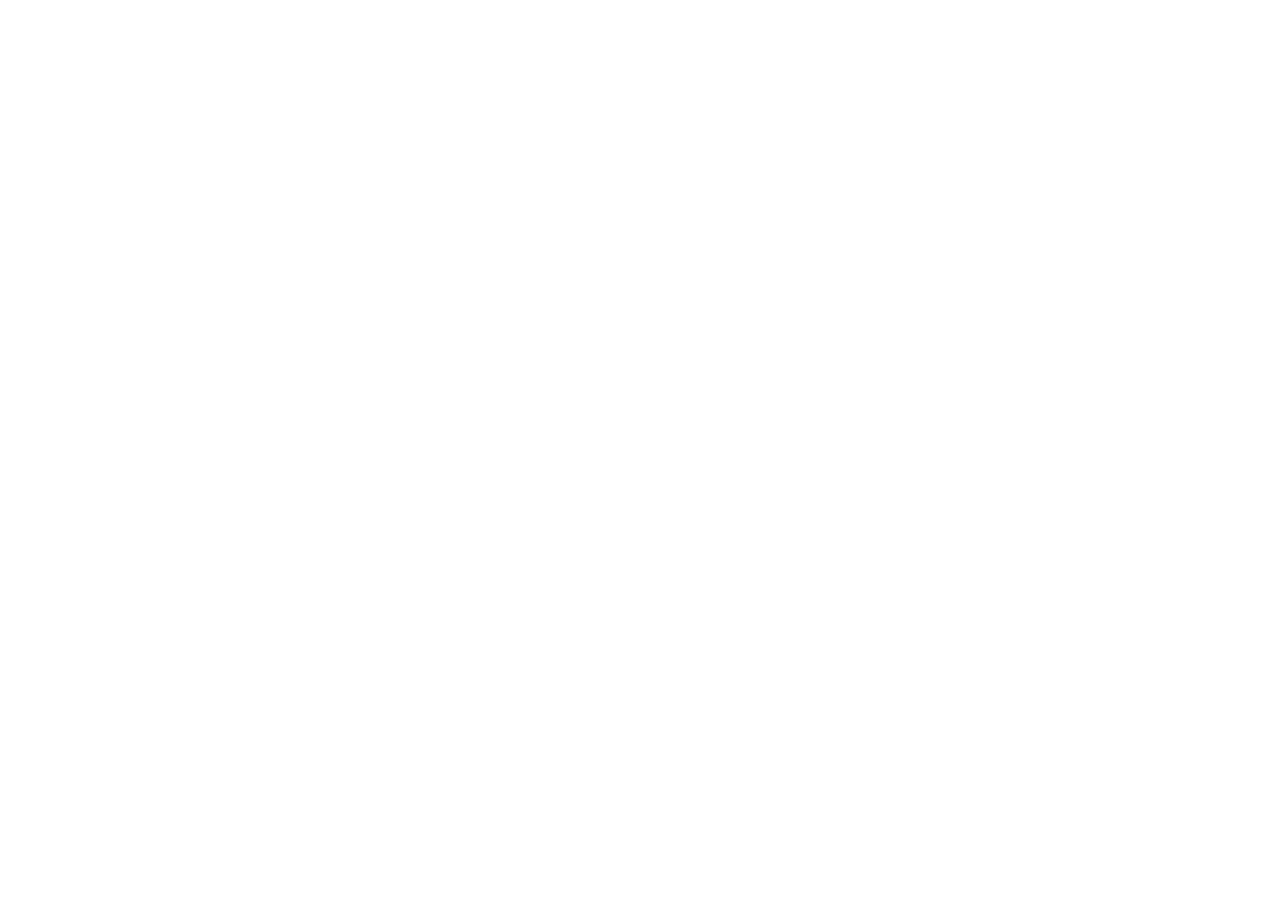
==== index.html @ 0770aebf "Add files via upload" ====
<html lang = "en">

    <head>
        <meta charset = "utf-8">
        <title>Map</title>
        <script type = "text/javascript" src = "d3.js"></script>
        <link rel = "stylesheet" type = "text/css" href = "style.css">
    </head>

    <body>
    	<div id = "slider"></div>
        <script type = "text/javascript" src = "map.js"></script>
        <!-- <script type = "text/javascript" src = "running.js"></script> -->
    </body>
</html>
---- style.css ----
<style type = "text/css">
        .axis path,
        .axis line {
            stroke: #929292;
            shape-rendering: crispEdges;
        }
        .axis text {
            font-family: Georgia;
            font-size: 12px;
            fill: #929292;
        }
        .circle{
            fill: #EC96A4;
            opacity: 0.25;                  
        }
        .title {
            font-family: Georgia;
            font-size: 18px;
            font-weight: bold;
            fill: #696969;
        }
        .subtitle {
            font-family: Georgia;
            font-size: 14px;
            fill: #696969;
        }
        .source{
            font-family: Georgia;
            font-size: 12px;
            fill: #929292;
        }
        .label {
            font-family: Georgia;
            font-size: 10px;
            fill: #929292;
        }
        .legend text {
            font-family: Georgia;
            font-size: 8px;
            fill: #929292;
        }
        .map {
            fill: #92AAC7; 
        }
</style>
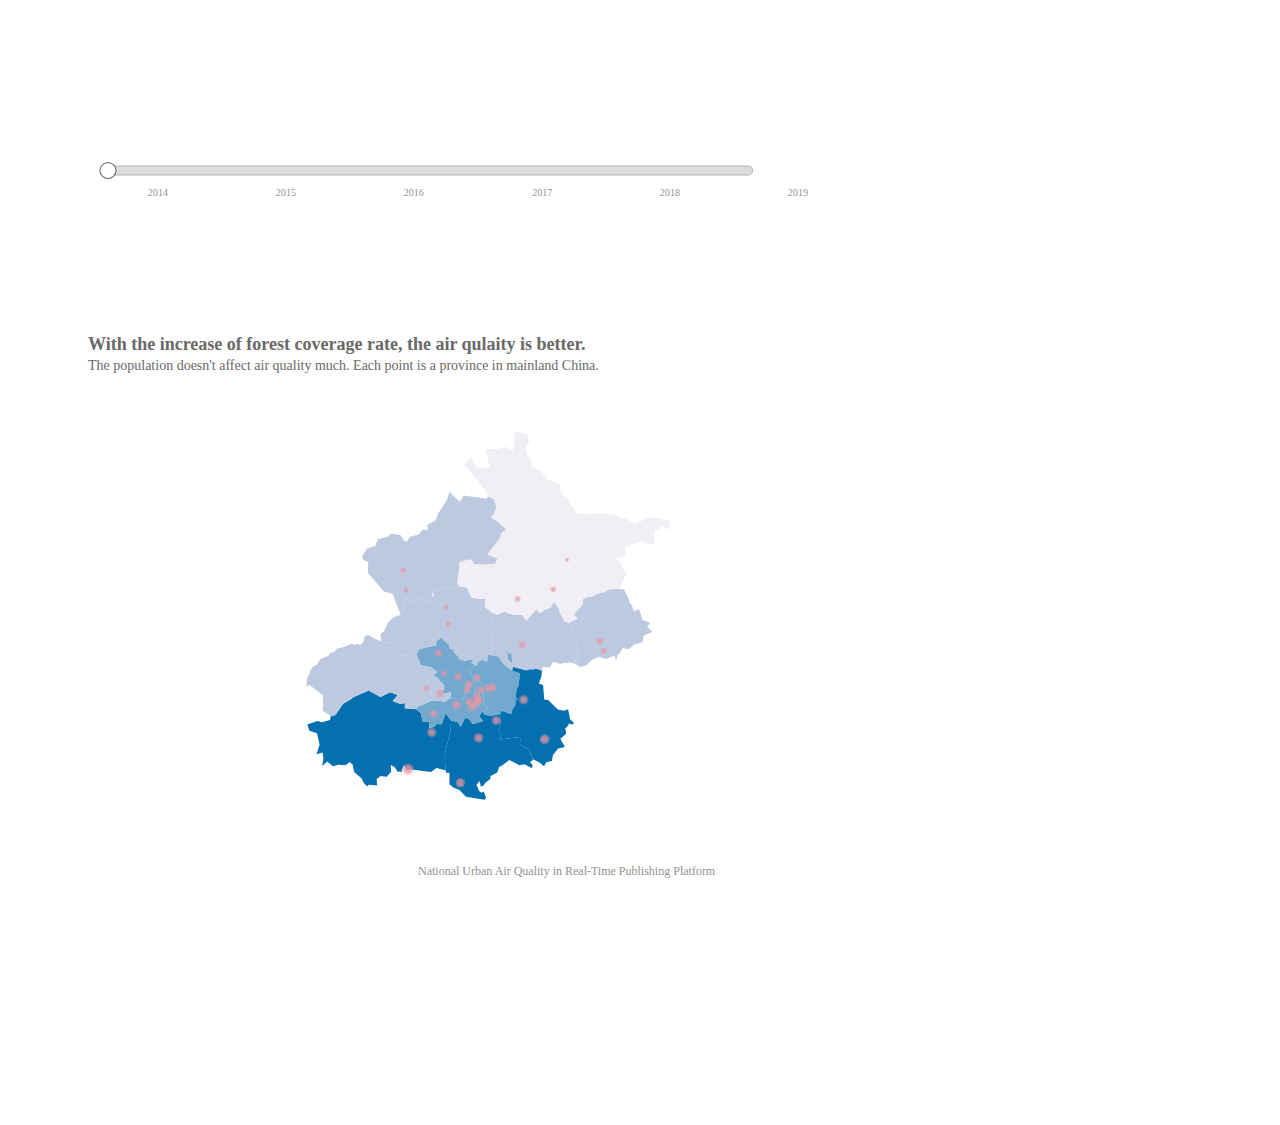
==== commit 3297973f: "Add files via upload" ====
--- a/index.html
+++ b/index.html
@@ -4,12 +4,12 @@
         <meta charset = "utf-8">
         <title>Map</title>
         <script type = "text/javascript" src = "d3.js"></script>
-        <link rel = "stylesheet" type = "text/css" href = "style.css">
+        <link rel = "stylesheet" type = "text/css" href = "./style.css">
     </head>
 
     <body>
-    	<div id = "slider"></div>
         <script type = "text/javascript" src = "map.js"></script>
+        <div id = "slider"></div>
         <!-- <script type = "text/javascript" src = "running.js"></script> -->
     </body>
 </html>--- a/style.css
+++ b/style.css
@@ -42,4 +42,35 @@
         .map {
             fill: #92AAC7; 
         }
+
+        .track,
+        .track-inset,
+        .track-overlay {
+          stroke-linecap: round;
+        }
+        .track {
+          stroke: #000;
+          stroke-opacity: 0.3;
+          stroke-width: 10px;
+        }
+
+        .track-inset {
+          stroke: #ddd;
+          stroke-width: 8px;
+        }
+
+        .track-overlay {
+          pointer-events: stroke;
+          stroke-width: 50px;
+          stroke: transparent;
+          cursor: crosshair;
+        }
+
+        .handle {
+          fill: #fff;
+          stroke: #000;
+          stroke-opacity: 0.5;
+          stroke-width: 1.25px;
+        }
+
 </style>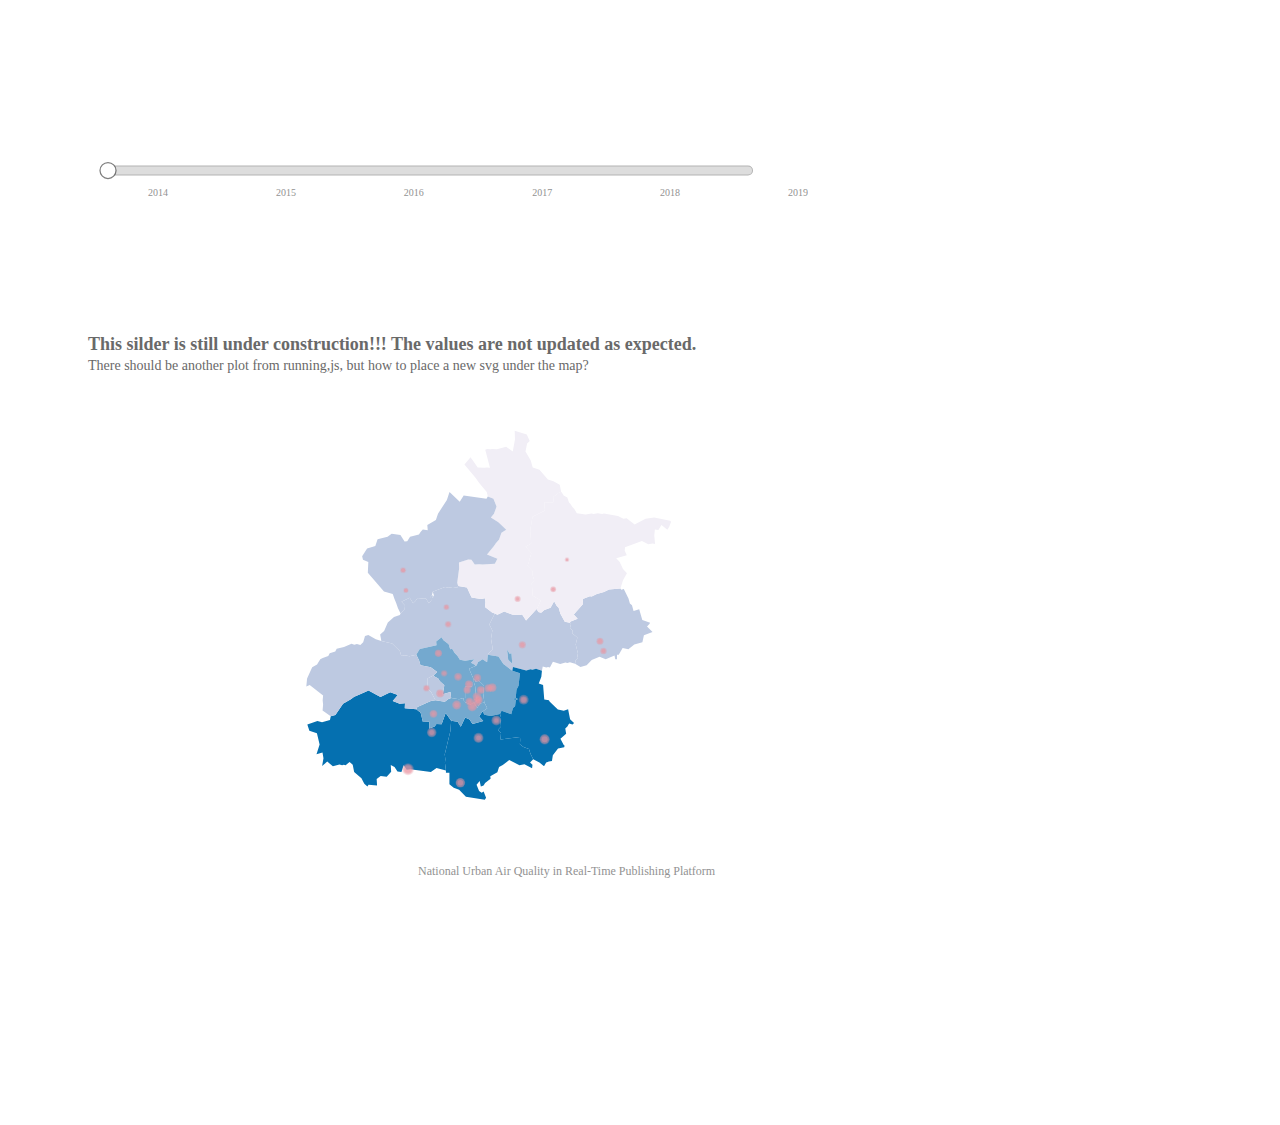
==== commit 60c91184: "Add files via upload" ====
--- a/index.html
+++ b/index.html
@@ -10,6 +10,7 @@
     <body>
         <script type = "text/javascript" src = "map.js"></script>
         <div id = "slider"></div>
+        <!-- still testing this running js -->
         <!-- <script type = "text/javascript" src = "running.js"></script> -->
     </body>
 </html>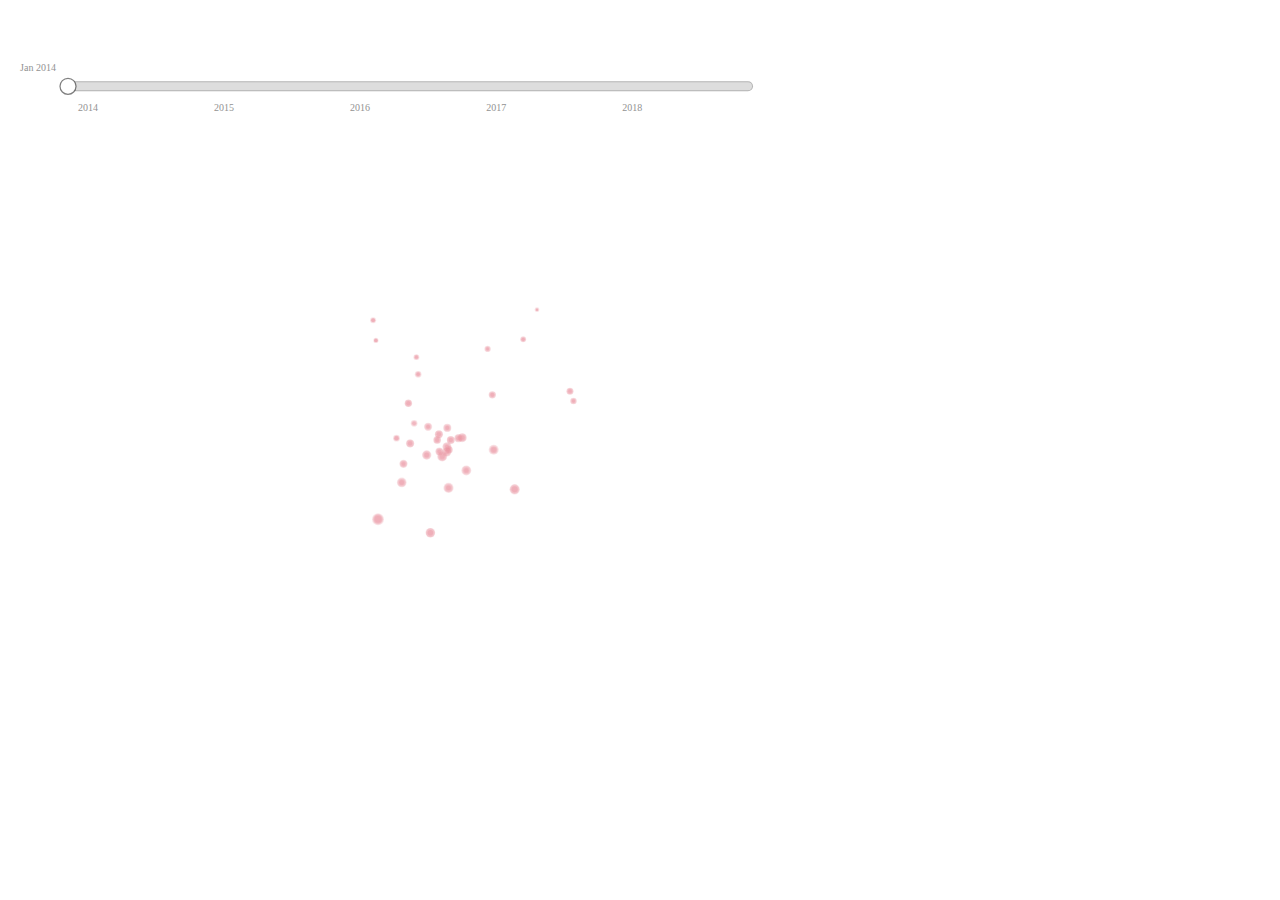
==== commit 46417598: "Add files via upload" ====
--- a/index.html
+++ b/index.html
@@ -1,16 +1,17 @@
+
+<!-- <script type = "text/javascript" src = "running.js"></script> -->
+
 <html lang = "en">
 
     <head>
         <meta charset = "utf-8">
         <title>Map</title>
-        <script type = "text/javascript" src = "d3.js"></script>
         <link rel = "stylesheet" type = "text/css" href = "./style.css">
     </head>
 
     <body>
+        <div id = "slider"></div>
+        <script type = "text/javascript" src = "d3.js"></script>
         <script type = "text/javascript" src = "map.js"></script>
-        <div id = "slider"></div>
-        <!-- still testing this running js -->
-        <!-- <script type = "text/javascript" src = "running.js"></script> -->
     </body>
 </html>--- a/style.css
+++ b/style.css
@@ -73,4 +73,11 @@
           stroke-width: 1.25px;
         }
 
+        svg {
+        /*  background-color: #696969;*/
+          /*margin-right: 10px;*/
+          /*margin-bottom: 10px;*/
+            display: block;
+        }
+
 </style>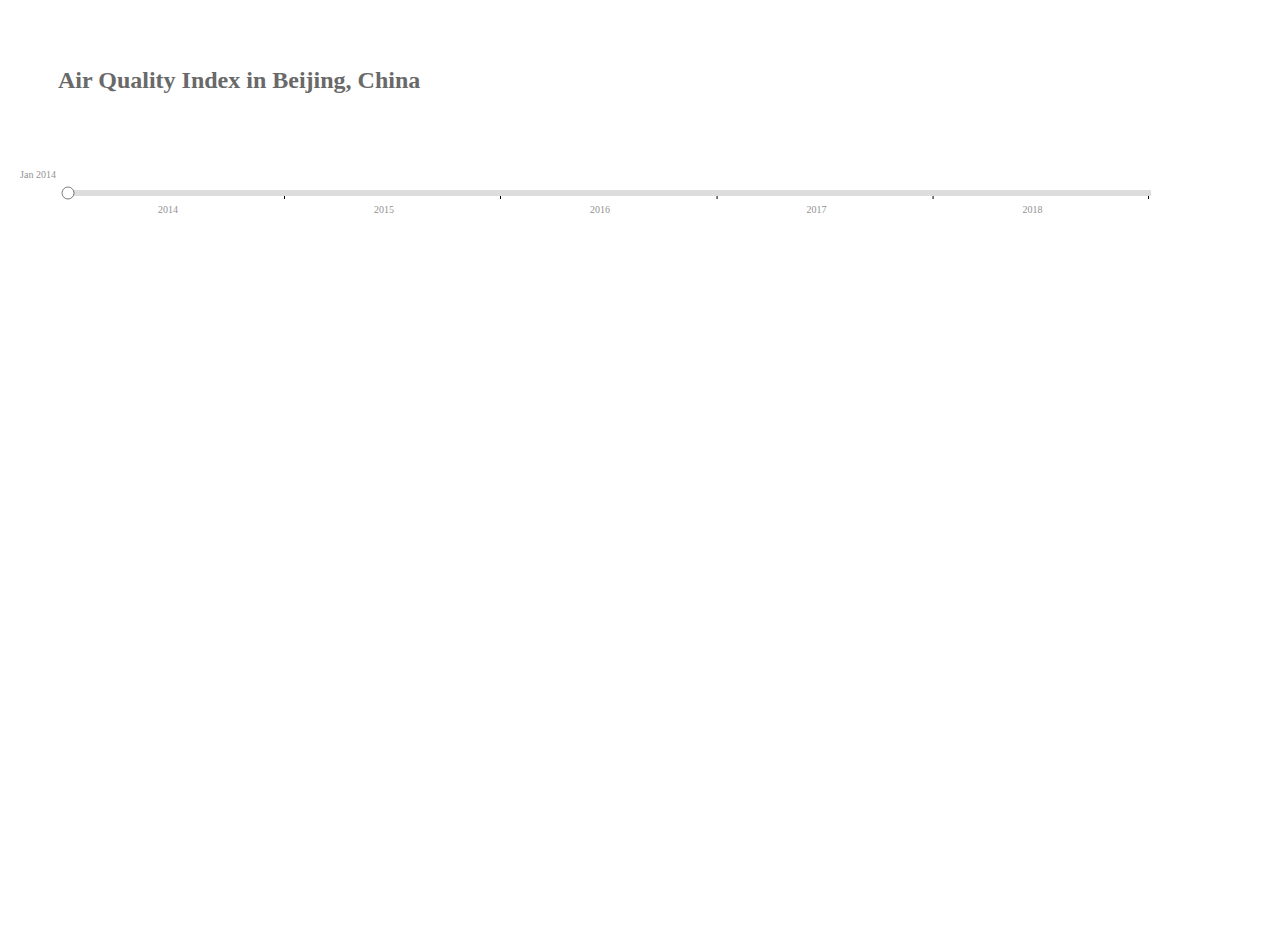
==== commit fe186347: "Add files via upload" ====
--- a/index.html
+++ b/index.html
@@ -1,6 +1,3 @@
-
-<!-- <script type = "text/javascript" src = "running.js"></script> -->
-
 <html lang = "en">
 
     <head>
@@ -10,7 +7,6 @@
     </head>
 
     <body>
-        <div id = "slider"></div>
         <script type = "text/javascript" src = "d3.js"></script>
         <script type = "text/javascript" src = "map.js"></script>
     </body>
--- a/style.css
+++ b/style.css
@@ -1,83 +1,99 @@
 <style type = "text/css">
-        .axis path,
-        .axis line {
-            stroke: #929292;
-            shape-rendering: crispEdges;
-        }
-        .axis text {
-            font-family: Georgia;
-            font-size: 12px;
-            fill: #929292;
-        }
-        .circle{
-            fill: #EC96A4;
-            opacity: 0.25;                  
-        }
-        .title {
-            font-family: Georgia;
-            font-size: 18px;
-            font-weight: bold;
-            fill: #696969;
-        }
-        .subtitle {
-            font-family: Georgia;
-            font-size: 14px;
-            fill: #696969;
-        }
-        .source{
-            font-family: Georgia;
-            font-size: 12px;
-            fill: #929292;
-        }
-        .label {
-            font-family: Georgia;
-            font-size: 10px;
-            fill: #929292;
-        }
-        .legend text {
-            font-family: Georgia;
-            font-size: 8px;
-            fill: #929292;
-        }
-        .map {
-            fill: #92AAC7; 
-        }
+          .axis path,
+          .axis line {
+              stroke: #929292;
+              shape-rendering: crispEdges;
+          }
+          .axis text {
+              font-family: Georgia;
+              font-size: 0px;
+          }
+          .circle{
+              fill: #EC96A4;
+              opacity: 0.8;                  
+          }
+          .title {
+              font-family: Georgia;
+              font-size: 24px;
+              font-weight: bold;
+              fill: #696969;
+          }
+          .subtitle {
+              font-family: Georgia;
+              font-size: 14px;
+              fill: #696969;
+          }
+          .source{
+              font-family: Georgia;
+              font-size: 12px;
+              fill: #929292;
+          }
+          .label {
+              font-family: Georgia;
+              font-size: 10px;
+              fill: #929292;
+          }
+          .legend text {
+              font-family: Georgia;
+              font-size: 8px;
+              fill: #929292;
+          }
+          .map {
+              fill: #92AAC7; 
+          }
 
-        .track,
-        .track-inset,
-        .track-overlay {
-          stroke-linecap: round;
-        }
-        .track {
-          stroke: #000;
-          stroke-opacity: 0.3;
-          stroke-width: 10px;
-        }
+          .track,
+          .track-inset,
+          .track-overlay {
+            stroke-linecap: round;
+          }
 
-        .track-inset {
-          stroke: #ddd;
-          stroke-width: 8px;
-        }
+          .track {
+            stroke: #000;
+            stroke-opacity: 0.3;
+            stroke-width: 6px;
+          }
 
-        .track-overlay {
-          pointer-events: stroke;
-          stroke-width: 50px;
-          stroke: transparent;
-          cursor: crosshair;
-        }
+          .track-inset {
+            stroke: #ddd;
+            stroke-width: 6px;
+          }
 
-        .handle {
-          fill: #fff;
-          stroke: #000;
-          stroke-opacity: 0.5;
-          stroke-width: 1.25px;
-        }
+          .track-overlay {
+            pointer-events: stroke;
+            stroke-width: 6px;
+            stroke: transparent;
+            cursor: crosshair;
+          }
 
-        svg {
-        /*  background-color: #696969;*/
-          /*margin-right: 10px;*/
-          /*margin-bottom: 10px;*/
-            display: block;
-        }
+          .handle {
+            fill: #fff;
+            stroke: #000;
+            stroke-opacity: 0.5;
+            stroke-width: 1px;
+          }
+
+          .svg {
+  /*          background-color: #696969;*/
+            /*margin-right: 10px;*/
+            /*margin-bottom: 10px;*/
+              display: block;
+          }
+
+          div.tooltip {
+              position: absolute;
+              text-align: center;
+              width: 120px;
+              height: 50px;
+              padding: 2px;
+              font-family: Georgia;
+              font-size: 14px;
+              fill: #696969;
+              background: #FFFFFF;
+              border-width: 0.5px;
+              border-style: solid;
+              border-color: #000000;
+              pointer-events: none;
+            }
 
 </style>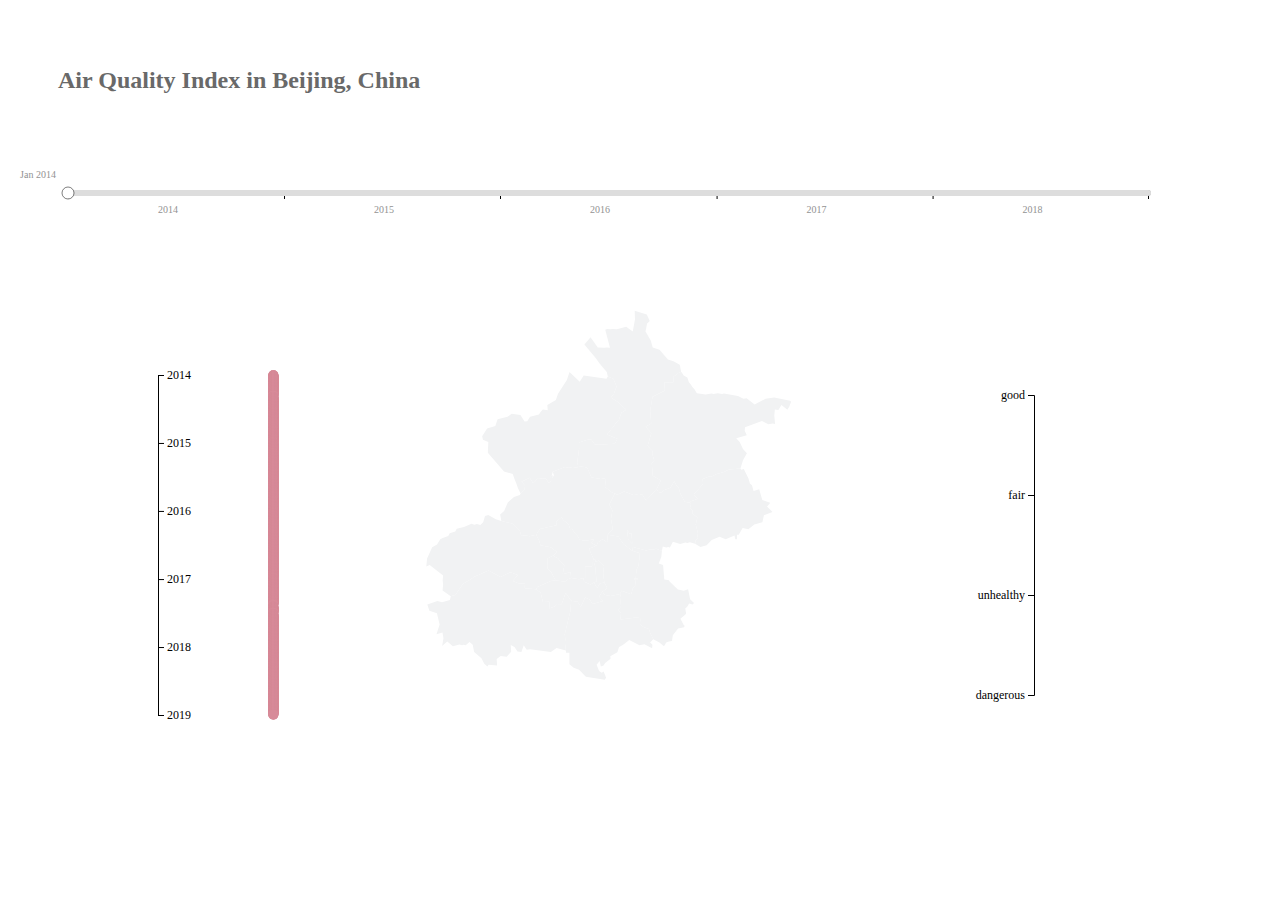
==== commit 7f436a7a: "Add files via upload" ====
--- a/index.html
+++ b/index.html
@@ -7,6 +7,7 @@
     </head>
 
     <body>
+<!--         <button>Flip Axis</button> -->
         <script type = "text/javascript" src = "d3.js"></script>
         <script type = "text/javascript" src = "map.js"></script>
     </body>
--- a/style.css
+++ b/style.css
@@ -6,18 +6,31 @@
           }
           .axis text {
               font-family: Georgia;
+              font-size: 12px;
+          }
+
+          .slideraxis {
+              font-family: Georgia;
               font-size: 0px;
           }
-          .circle{
+
+          .circleStation {
               fill: #EC96A4;
               opacity: 0.8;                  
           }
+
+          .circle {
+              fill: #EC96A4;
+              opacity: 0.8;                  
+          }
+
           .title {
               font-family: Georgia;
               font-size: 24px;
               font-weight: bold;
               fill: #696969;
           }
+
           .subtitle {
               font-family: Georgia;
               font-size: 14px;
@@ -28,16 +41,19 @@
               font-size: 12px;
               fill: #929292;
           }
+
           .label {
               font-family: Georgia;
               font-size: 10px;
               fill: #929292;
           }
+
           .legend text {
               font-family: Georgia;
               font-size: 8px;
               fill: #929292;
           }
+
           .map {
               fill: #92AAC7; 
           }
@@ -74,9 +90,6 @@
           }
 
           .svg {
-  /*          background-color: #696969;*/
-            /*margin-right: 10px;*/
-            /*margin-bottom: 10px;*/
               display: block;
           }
 
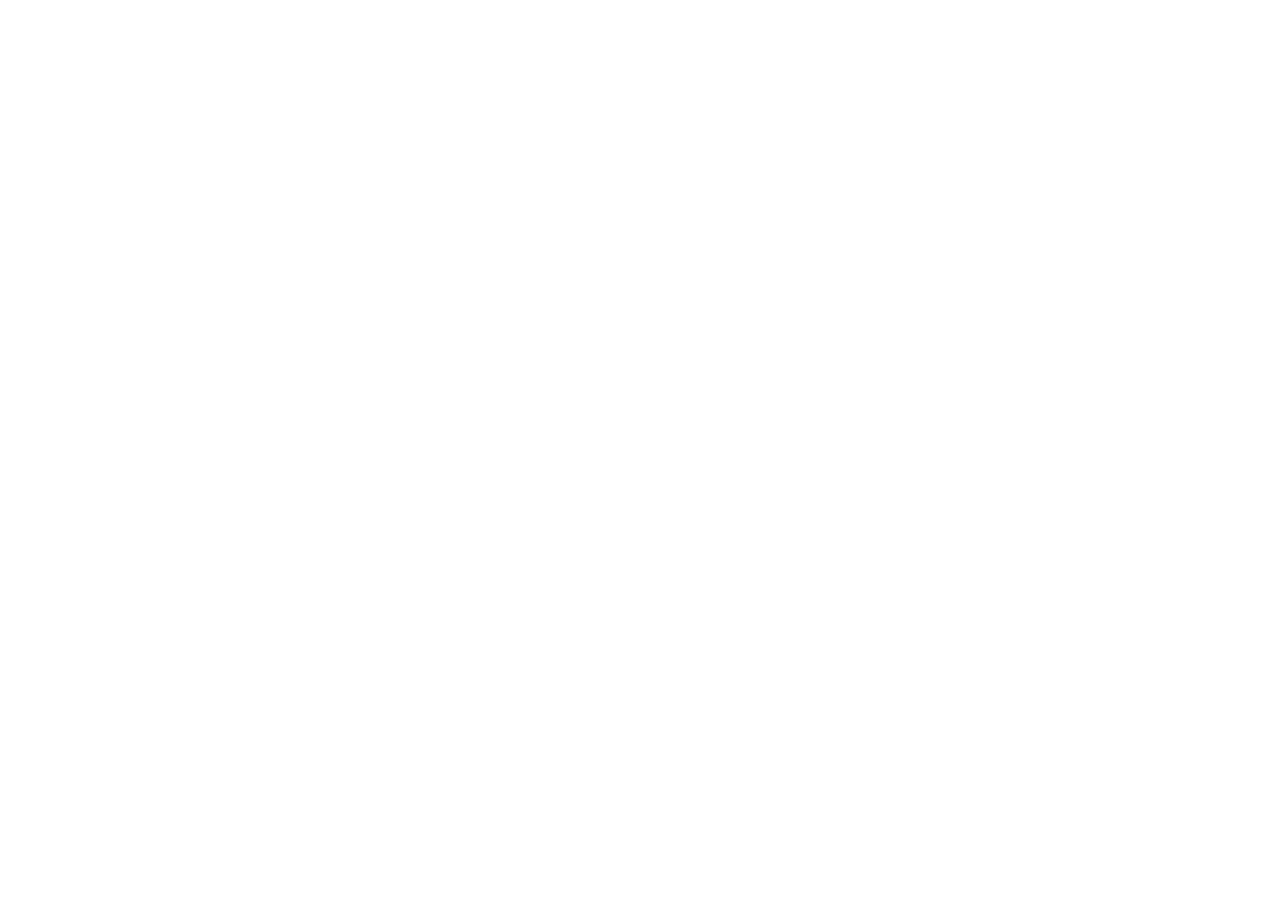
==== commit 36c81335: "Add files via upload" ====
--- a/index.html
+++ b/index.html
@@ -7,7 +7,6 @@
     </head>
 
     <body>
-<!--         <button>Flip Axis</button> -->
         <script type = "text/javascript" src = "d3.js"></script>
         <script type = "text/javascript" src = "map.js"></script>
     </body>
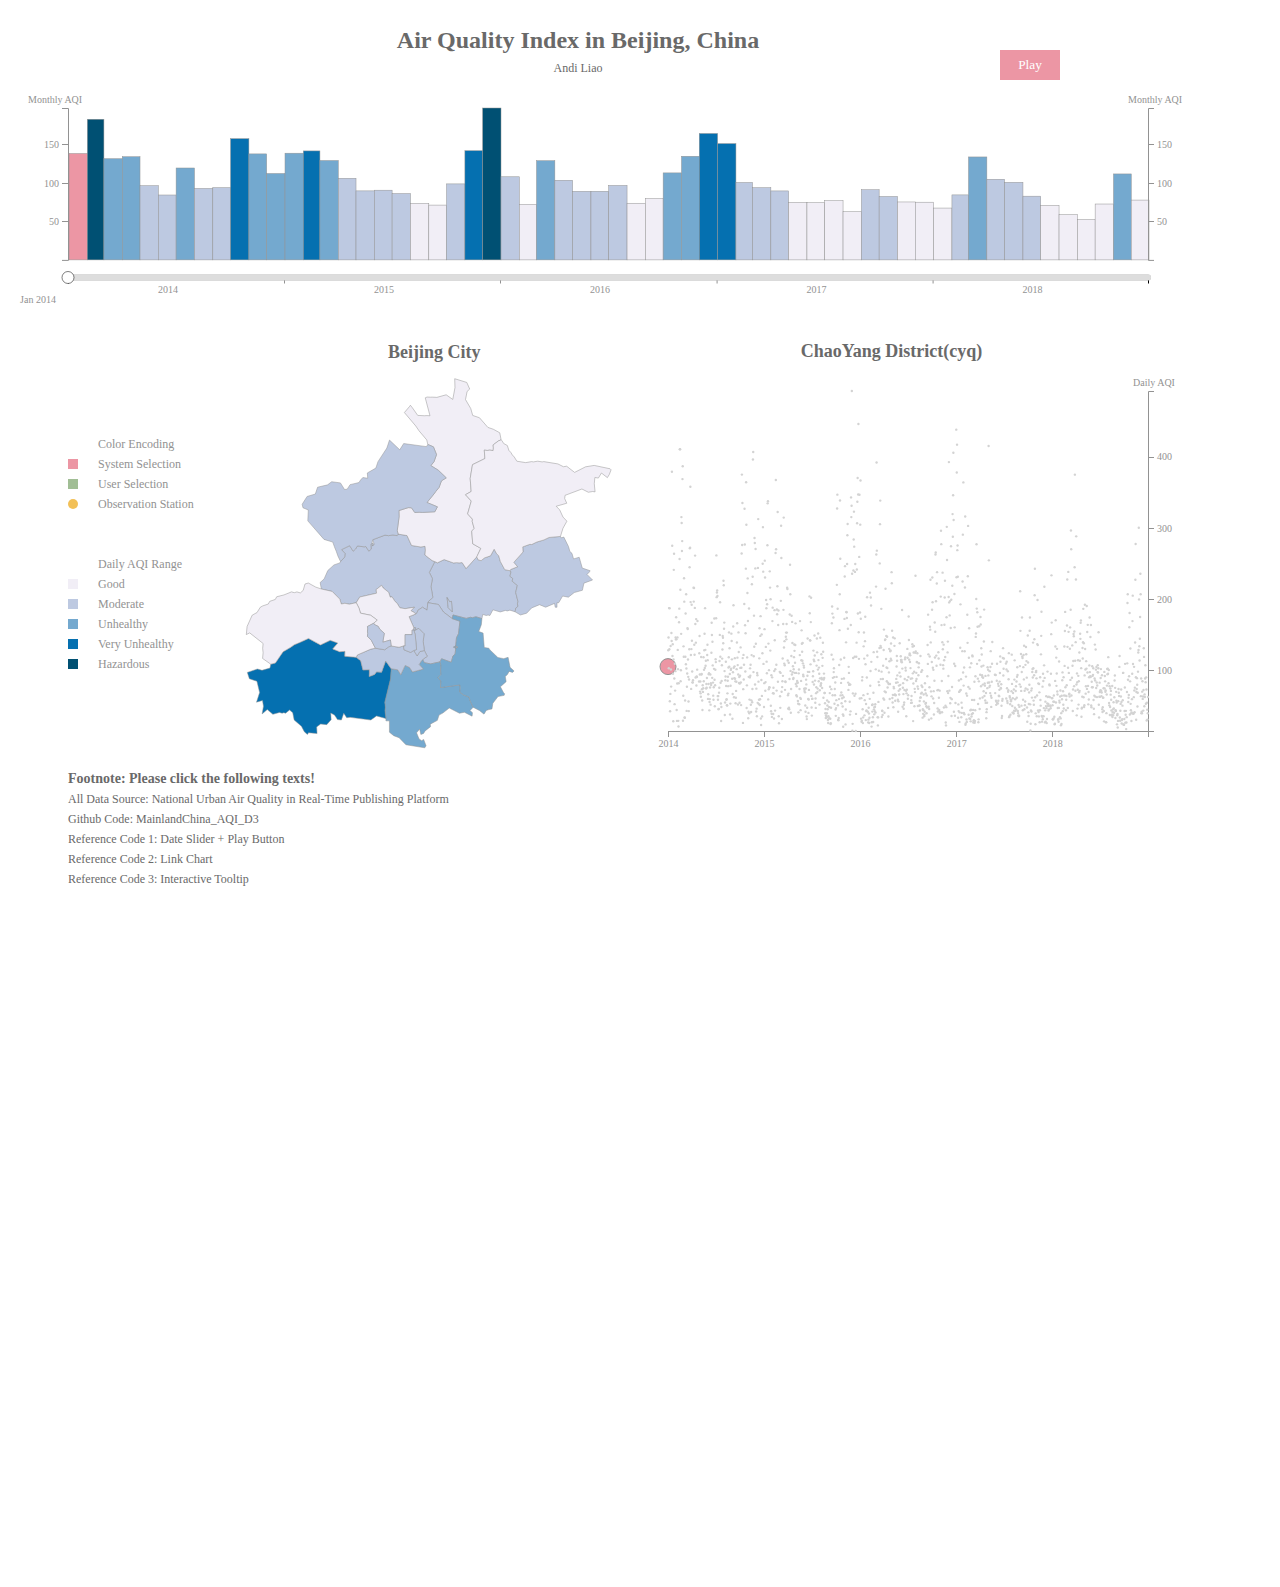
==== commit 6c68cd90: "final submission" ====
--- a/index.html
+++ b/index.html
@@ -9,5 +9,6 @@
     <body>
         <script type = "text/javascript" src = "d3.js"></script>
         <script type = "text/javascript" src = "map.js"></script>
+<!--         <a href = "http://beijingair.sinaapp.com/">Data Souce: National Urban Air Quality in Real-Time Publishing Platform</a> -->
     </body>
 </html>--- a/style.css
+++ b/style.css
@@ -1,112 +1,173 @@
 <style type = "text/css">
-          .axis path,
-          .axis line {
-              stroke: #929292;
-              shape-rendering: crispEdges;
-          }
-          .axis text {
-              font-family: Georgia;
-              font-size: 12px;
-          }
 
-          .slideraxis {
-              font-family: Georgia;
-              font-size: 0px;
-          }
+      .axis path {
+          stroke: #929292;
+      }
 
-          .circleStation {
-              fill: #EC96A4;
-              opacity: 0.8;                  
-          }
+      .axis line {
+          stroke: #929292;
+          shape-rendering: crispEdges;
+      }
 
-          .circle {
-              fill: #EC96A4;
-              opacity: 0.8;                  
-          }
+      .axis path {
+          stroke: #929292;
+      }
 
-          .title {
-              font-family: Georgia;
-              font-size: 24px;
-              font-weight: bold;
-              fill: #696969;
-          }
+      .axis text {
+          fill: #929292;
+          font-family: Georgia;
+          font-size: 10px;
+      }
 
-          .subtitle {
-              font-family: Georgia;
-              font-size: 14px;
-              fill: #696969;
-          }
-          .source{
-              font-family: Georgia;
-              font-size: 12px;
-              fill: #929292;
-          }
+      .slideraxis line{
+          stroke: #929292;
+      }
 
-          .label {
-              font-family: Georgia;
-              font-size: 10px;
-              fill: #929292;
-          }
+      .slideraxis text {
+          font-family: Georgia;
+          font-size: 0px;
+      }
 
-          .legend text {
-              font-family: Georgia;
-              font-size: 8px;
-              fill: #929292;
-          }
+      .circleStation {
+          fill: #F2C057;
+          opacity: 0.9;                
+      }
 
-          .map {
-              fill: #92AAC7; 
-          }
+/*      .circle {
+          fill: #696969;  
+          opacity: 0.3;           
+      }*/
 
-          .track,
-          .track-inset,
-          .track-overlay {
-            stroke-linecap: round;
-          }
+      .title {
+          font-family: Georgia;
+          font-size: 24px;
+          font-weight: bold;
+          fill: #696969;
+      }
 
-          .track {
-            stroke: #000;
-            stroke-opacity: 0.3;
-            stroke-width: 6px;
-          }
+      .subtitle {
+          font-family: Georgia;
+          font-size: 18px;
+          font-weight: bold;
+          fill: #696969;
+      }
 
-          .track-inset {
-            stroke: #ddd;
-            stroke-width: 6px;
-          }
+      .footnote {
+          font-family: Georgia;
+          font-size: 14px;
+          font-weight: bold;
+          fill: #696969;
+      }
 
-          .track-overlay {
-            pointer-events: stroke;
-            stroke-width: 6px;
-            stroke: transparent;
-            cursor: crosshair;
-          }
+      .source {
+          font-family: Georgia;
+          font-size: 12px;
+          fill: #696969;
+      }
 
-          .handle {
-            fill: #fff;
-            stroke: #000;
-            stroke-opacity: 0.5;
-            stroke-width: 1px;
-          }
 
-          .svg {
-              display: block;
-          }
+      .label {
+          font-family: Georgia;
+          font-size: 10px;
+          fill: #929292;
+      }
 
-          div.tooltip {
-              position: absolute;
-              text-align: center;
-              width: 120px;
-              height: 50px;
-              padding: 2px;
-              font-family: Georgia;
-              font-size: 14px;
-              fill: #696969;
-              background: #FFFFFF;
-              border-width: 0.5px;
-              border-style: solid;
-              border-color: #000000;
-              pointer-events: none;
-            }
+      .legend text {
+          font-family: Georgia;
+          font-size: 12px;
+          fill: #929292;
+      }
 
+      .map {
+          fill: #92AAC7; 
+      }
+
+      .track,
+      .track-inset,
+      .track-overlay {
+          stroke-linecap: round;
+      }
+
+      .track {
+          stroke: #000;
+          stroke-opacity: 0.3;
+          stroke-width: 6px;
+      }
+
+      .track-inset {
+          stroke: #ddd;
+          stroke-width: 6px;
+      }
+
+      .track-overlay {
+          pointer-events: stroke;
+          stroke-width: 6px;
+          stroke: transparent;
+          cursor: crosshair;
+      }
+
+      .handle {
+          fill: #fff;
+          stroke: #000;
+          stroke-opacity: 0.5;
+          stroke-width: 1px;
+      }
+
+      .svg {
+          display: block;
+      }
+
+      div.tooltip0 {
+          position: absolute;
+          text-align: center;
+          width: 90px;
+          height: 30px;
+          padding: 2px;
+          font-family: Georgia;
+          font-size: 12px;
+          fill: #696969;
+          background: #FFFFFF;
+          border-width: 0.5px;
+          border-style: solid;
+          border-color: #929292;
+          pointer-events: none;
+        }
+
+      div.tooltip1 {
+          position: absolute;
+          text-align: center;
+          width: 110px;
+          height: 50px;
+          padding: 2px;
+          font-family: Georgia;
+          font-size: 14px;
+          fill: #696969;
+          background: #FFFFFF;
+          border-width: 0.5px;
+          border-style: solid;
+          border-color: #929292;
+          pointer-events: none;
+        }
+
+      button {
+          position: absolute;
+          top: 50px;
+          left: 1000px;
+          background: #EC96A4;
+          padding-right: 26px;
+          border-radius: 0px;
+          border: none;
+          color: white;
+          margin: 0;
+          padding: 0 10px;
+          width: 60px;
+          cursor: pointer;
+          height: 30px;
+          font-family: Georgia;
+      }
+
+      button:hover {
+          background-color: #696969;
+      }   
+      
 </style>